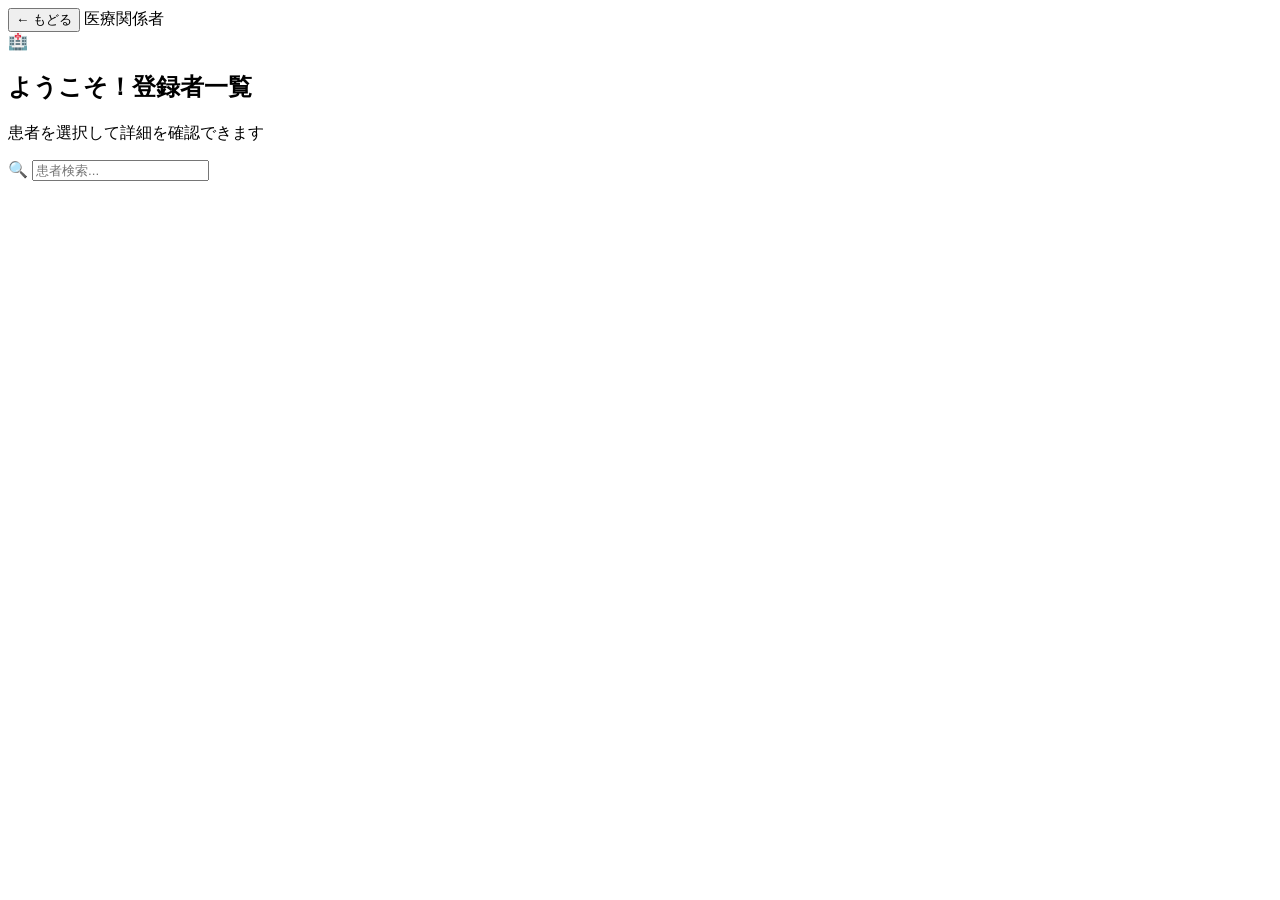
==== medical.html @ 519c8f4e "Add medical.html for healthcare personnel interface" ====
<!DOCTYPE html>
<html lang="ja">
<head>
  <meta charset="UTF-8" />
  <meta name="viewport" content="width=device-width, initial-scale=1.0" />
  <title>みまもりアプリ｜医療関係者</title>
  <link rel="stylesheet" href="css/style.css" />
  <link rel="stylesheet" href="css/patient.css" />
  <link rel="stylesheet" href="css/medical.css" />
  <link href="https://fonts.googleapis.com/css2?family=Zen+Maru+Gothic:wght@400;500;700;900&family=M+PLUS+Rounded+1c:wght@400;700;800&display=swap" rel="stylesheet" />
</head>
<body>
  <div class="bg-blobs">
    <div class="blob blob1" style="background: var(--blue);"></div>
    <div class="blob blob2" style="background: var(--teal);"></div>
    <div class="blob blob3" style="background: var(--green);"></div>
  </div>

  <main class="page-container">
    <div class="page-card">
      <!-- ヘッダー -->
      <header class="page-header">
        <button class="back-btn" onclick="goBackToList()">← もどる</button>
        <span class="header-badge medical-badge">医療関係者</span>
      </header>

      <!-- 一覧画面 -->
      <div id="listView">
        <section class="medical-title-section">
          <div class="greeting-icon">🏥</div>
          <h2 class="greeting-name">ようこそ！登録者一覧</h2>
          <p class="greeting-text">患者を選択して詳細を確認できます</p>
        </section>

        <!-- 検索 -->
        <div class="search-bar">
          <span class="search-icon">🔍</span>
          <input type="text" id="searchInput" placeholder="患者検索..." oninput="filterPatients()" />
        </div>

        <!-- 患者一覧 -->
        <div class="patient-list" id="patientList"></div>
      </div>

      <!-- 詳細画面 -->
      <div id="detailView" style="display:none;">
        <section class="detail-header-section">
          <div class="detail-name-row">
            <span class="detail-emoji" id="detailEmoji"></span>
            <h2 class="detail-name" id="detailName"></h2>
          </div>
          <span class="detail-status-badge" id="detailStatusBadge"></span>
        </section>

        <div class="detail-cards">
          <div class="detail-card">
            <p class="detail-card-title">🏨 〇〇病院</p>
            <div class="detail-row">
              <span class="detail-key">最終来院日</span>
              <span class="detail-val" id="detailLastVisit1"></span>
            </div>
            <div class="detail-row">
              <span class="detail-key">処方薬</span>
              <span class="detail-val" id="detailMedicine1"></span>
            </div>
          </div>

          <div class="detail-card">
            <p class="detail-card-title">🏥 ××クリニック</p>
            <div class="detail-row">
              <span class="detail-key">最終来院日</span>
              <span class="detail-val" id="detailLastVisit2">-</span>
            </div>
            <div class="detail-row">
              <span class="detail-key">処方薬</span>
              <span class="detail-val" id="detailMedicine2">-</span>
            </div>
          </div>
        </div>

        <!-- 編集フォーム -->
        <div class="edit-section">
          <p class="edit-title">✏️ 来院情報を更新（担当医が入力）</p>
          <div class="edit-form">
            <div class="edit-field">
              <label>来院日</label>
              <input type="date" id="editVisitDate" />
            </div>
            <div class="edit-field">
              <label>処方薬</label>
              <input type="text" id="editMedicine" placeholder="薬名を入力..." />
            </div>
            <div class="edit-field">
              <label>家族への伝達事項（任意）</label>
              <input type="text" id="editMessage" placeholder="伝達事項がある場合のみ入力..." />
            </div>
            <button class="save-btn" onclick="saveRecord()">保存する</button>
          </div>
          <p class="edit-note">※ 伝達事項がある場合のみ、見守る側に通知が届きます</p>
        </div>
      </div>

    </div>
  </main>

  <script src="js/main.js"></script>
  <script src="js/medical.js"></script>
</body>
</html>
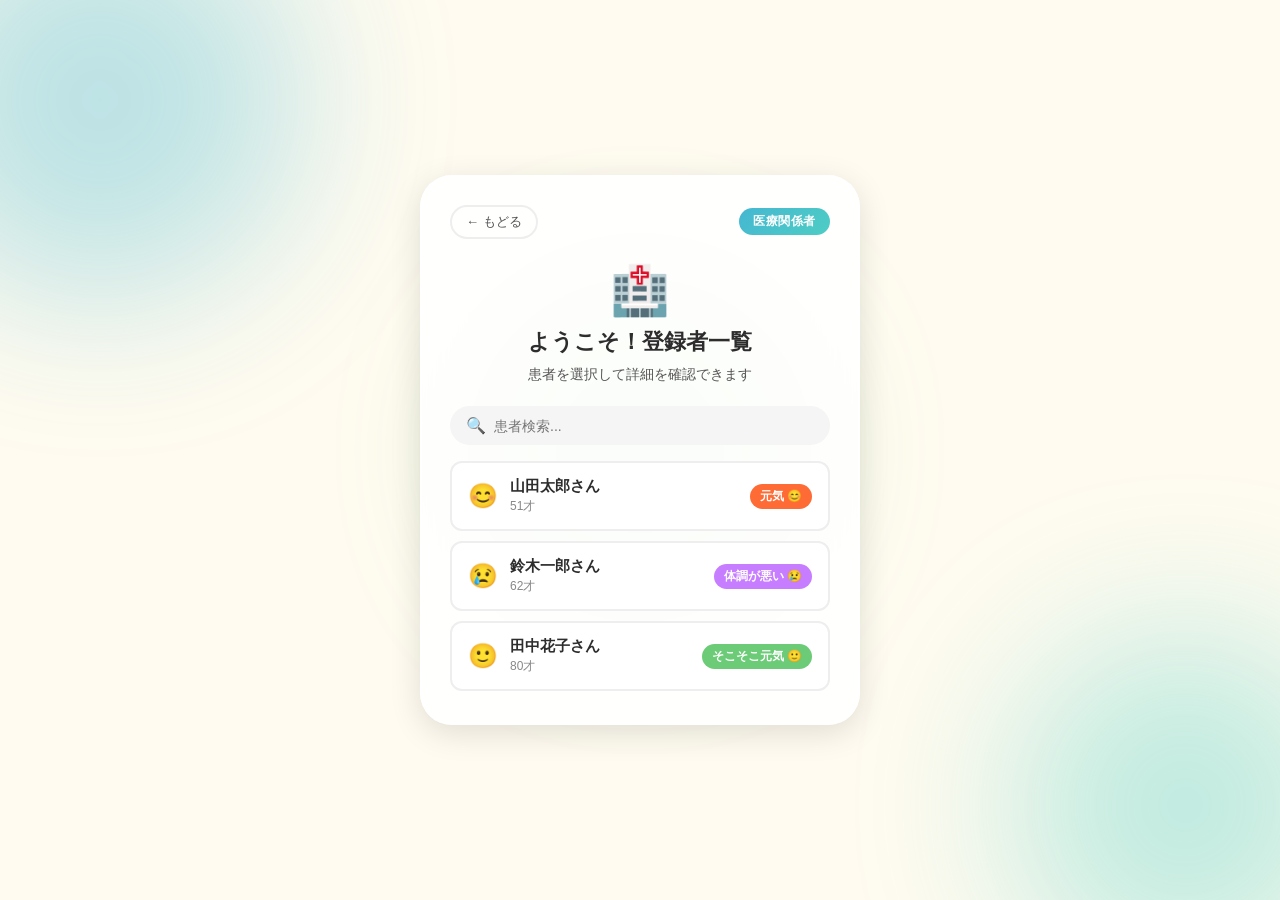
==== commit f02e6c82: "Update stylesheet and script links in medical.html" ====
--- a/medical.html
+++ b/medical.html
@@ -4,9 +4,9 @@
   <meta charset="UTF-8" />
   <meta name="viewport" content="width=device-width, initial-scale=1.0" />
   <title>みまもりアプリ｜医療関係者</title>
-  <link rel="stylesheet" href="css/style.css" />
-  <link rel="stylesheet" href="css/patient.css" />
-  <link rel="stylesheet" href="css/medical.css" />
+  <link rel="stylesheet" href="style.css" />
+  <link rel="stylesheet" href="patient.css" />
+  <link rel="stylesheet" href="medical.css" />
   <link href="https://fonts.googleapis.com/css2?family=Zen+Maru+Gothic:wght@400;500;700;900&family=M+PLUS+Rounded+1c:wght@400;700;800&display=swap" rel="stylesheet" />
 </head>
 <body>
@@ -103,7 +103,7 @@
     </div>
   </main>
 
-  <script src="js/main.js"></script>
-  <script src="js/medical.js"></script>
+  <script src="main.js"></script>
+  <script src="medical.js"></script>
 </body>
 </html>
--- a/style.css
+++ b/style.css
@@ -0,0 +1,315 @@
+/* ===========================
+   CSS Variables & Reset
+=========================== */
+:root {
+  --yellow:     #FFD93D;
+  --orange:     #FF6B35;
+  --coral:      #FF8C69;
+  --green:      #6BCB77;
+  --teal:       #4ECDC4;
+  --blue:       #45B7D1;
+  --purple:     #C77DFF;
+  --white:      #FFFFFF;
+  --cream:      #FFFBF0;
+  --text-dark:  #2D2D2D;
+  --text-mid:   #555555;
+  --text-light: #888888;
+  --shadow:     0 8px 32px rgba(0,0,0,0.12);
+  --shadow-hover: 0 16px 48px rgba(0,0,0,0.18);
+  --radius:     20px;
+  --radius-sm:  12px;
+
+  --font-main: 'Zen Maru Gothic', 'M PLUS Rounded 1c', sans-serif;
+}
+
+*, *::before, *::after {
+  box-sizing: border-box;
+  margin: 0;
+  padding: 0;
+}
+
+body {
+  font-family: var(--font-main);
+  background: var(--cream);
+  min-height: 100vh;
+  display: flex;
+  align-items: center;
+  justify-content: center;
+  overflow: hidden;
+  position: relative;
+}
+
+/* ===========================
+   Background Blobs
+=========================== */
+.bg-blobs {
+  position: fixed;
+  inset: 0;
+  z-index: 0;
+  pointer-events: none;
+}
+
+.blob {
+  position: absolute;
+  border-radius: 50%;
+  filter: blur(80px);
+  opacity: 0.35;
+  animation: floatBlob 8s ease-in-out infinite alternate;
+}
+
+.blob1 {
+  width: 400px; height: 400px;
+  background: var(--yellow);
+  top: -100px; left: -100px;
+  animation-delay: 0s;
+}
+
+.blob2 {
+  width: 350px; height: 350px;
+  background: var(--coral);
+  bottom: -80px; right: -80px;
+  animation-delay: 2s;
+}
+
+.blob3 {
+  width: 300px; height: 300px;
+  background: var(--teal);
+  top: 50%; left: 50%;
+  transform: translate(-50%, -50%);
+  animation-delay: 4s;
+}
+
+@keyframes floatBlob {
+  0%   { transform: translate(0, 0) scale(1); }
+  100% { transform: translate(30px, 20px) scale(1.1); }
+}
+
+/* ===========================
+   Login Container & Card
+=========================== */
+.login-container {
+  position: relative;
+  z-index: 1;
+  width: 100%;
+  max-width: 480px;
+  padding: 20px;
+}
+
+.login-card {
+  background: rgba(255, 255, 255, 0.88);
+  backdrop-filter: blur(20px);
+  -webkit-backdrop-filter: blur(20px);
+  border-radius: 32px;
+  padding: 40px 36px 32px;
+  box-shadow: var(--shadow);
+  border: 2px solid rgba(255,255,255,0.9);
+  animation: cardEnter 0.6s cubic-bezier(0.34, 1.56, 0.64, 1) both;
+}
+
+@keyframes cardEnter {
+  from { opacity: 0; transform: translateY(40px) scale(0.95); }
+  to   { opacity: 1; transform: translateY(0) scale(1); }
+}
+
+/* ===========================
+   Logo Area
+=========================== */
+.logo-area {
+  text-align: center;
+  margin-bottom: 24px;
+}
+
+.logo-icon {
+  font-size: 52px;
+  line-height: 1;
+  margin-bottom: 8px;
+  display: block;
+  animation: bounce 2s ease-in-out infinite;
+}
+
+@keyframes bounce {
+  0%, 100% { transform: translateY(0); }
+  50%       { transform: translateY(-8px); }
+}
+
+.app-title {
+  font-size: 28px;
+  font-weight: 900;
+  color: var(--text-dark);
+  letter-spacing: 0.05em;
+  background: linear-gradient(135deg, var(--orange), var(--coral));
+  -webkit-background-clip: text;
+  -webkit-text-fill-color: transparent;
+  background-clip: text;
+}
+
+.app-subtitle {
+  font-size: 13px;
+  color: var(--text-mid);
+  margin-top: 6px;
+  line-height: 1.5;
+}
+
+/* ===========================
+   Welcome Badge
+=========================== */
+.welcome-badge {
+  display: flex;
+  justify-content: center;
+  margin-bottom: 20px;
+}
+
+.welcome-badge span {
+  background: linear-gradient(135deg, var(--yellow), var(--orange));
+  color: var(--white);
+  font-weight: 700;
+  font-size: 14px;
+  padding: 6px 20px;
+  border-radius: 999px;
+  box-shadow: 0 4px 12px rgba(255,107,53,0.35);
+  letter-spacing: 0.08em;
+  animation: pulse 2.5s ease-in-out infinite;
+}
+
+@keyframes pulse {
+  0%, 100% { box-shadow: 0 4px 12px rgba(255,107,53,0.35); }
+  50%       { box-shadow: 0 4px 24px rgba(255,107,53,0.6); }
+}
+
+/* ===========================
+   Role Prompt
+=========================== */
+.role-prompt {
+  text-align: center;
+  font-size: 15px;
+  font-weight: 700;
+  color: var(--text-mid);
+  margin-bottom: 16px;
+  letter-spacing: 0.04em;
+}
+
+/* ===========================
+   Role Buttons
+=========================== */
+.role-buttons {
+  display: flex;
+  flex-direction: column;
+  gap: 12px;
+  margin-bottom: 24px;
+}
+
+.role-btn {
+  display: grid;
+  grid-template-columns: 44px 1fr 24px;
+  grid-template-rows: auto auto;
+  align-items: center;
+  gap: 0 8px;
+  width: 100%;
+  padding: 16px 20px;
+  border: none;
+  border-radius: var(--radius);
+  cursor: pointer;
+  font-family: var(--font-main);
+  text-align: left;
+  transition: transform 0.2s cubic-bezier(0.34, 1.56, 0.64, 1),
+              box-shadow 0.2s ease;
+  position: relative;
+  overflow: hidden;
+}
+
+.role-btn::before {
+  content: '';
+  position: absolute;
+  inset: 0;
+  opacity: 0;
+  transition: opacity 0.2s;
+  background: rgba(255,255,255,0.25);
+}
+
+.role-btn:hover::before { opacity: 1; }
+.role-btn:hover {
+  transform: translateY(-3px) scale(1.02);
+  box-shadow: var(--shadow-hover);
+}
+.role-btn:active {
+  transform: translateY(0) scale(0.98);
+}
+
+.btn-icon {
+  font-size: 26px;
+  grid-row: 1 / 3;
+  grid-column: 1;
+  display: flex;
+  align-items: center;
+  justify-content: center;
+}
+
+.btn-main {
+  font-size: 16px;
+  font-weight: 800;
+  color: var(--white);
+  grid-row: 1;
+  grid-column: 2;
+  line-height: 1.2;
+  text-shadow: 0 1px 3px rgba(0,0,0,0.15);
+}
+
+.btn-sub {
+  font-size: 11px;
+  color: rgba(255,255,255,0.85);
+  grid-row: 2;
+  grid-column: 2;
+  margin-top: 2px;
+}
+
+.btn-arrow {
+  font-size: 18px;
+  color: rgba(255,255,255,0.8);
+  grid-row: 1 / 3;
+  grid-column: 3;
+  display: flex;
+  align-items: center;
+  transition: transform 0.2s;
+}
+
+.role-btn:hover .btn-arrow {
+  transform: translateX(4px);
+}
+
+/* Individual button colors */
+.patient-btn {
+  background: linear-gradient(135deg, #FF6B35, #FF8C69);
+  box-shadow: 0 6px 20px rgba(255,107,53,0.4);
+}
+
+.watcher-btn {
+  background: linear-gradient(135deg, #6BCB77, #4ECDC4);
+  box-shadow: 0 6px 20px rgba(107,203,119,0.4);
+}
+
+.medical-btn {
+  background: linear-gradient(135deg, #45B7D1, #4ECDC4);
+  box-shadow: 0 6px 20px rgba(69,183,209,0.4);
+}
+
+/* ===========================
+   Footer Note
+=========================== */
+.footer-note {
+  text-align: center;
+  font-size: 12px;
+  color: var(--text-light);
+  line-height: 1.5;
+}
+
+/* ===========================
+   Responsive
+=========================== */
+@media (max-width: 480px) {
+  .login-card {
+    padding: 32px 24px 28px;
+  }
+  .app-title {
+    font-size: 24px;
+  }
+}
--- a/patient.css
+++ b/patient.css
@@ -0,0 +1,209 @@
+/* ===========================
+   patient.css - 見守られる側
+=========================== */
+
+/* ページ共通レイアウト */
+.page-container {
+  position: relative;
+  z-index: 1;
+  width: 100%;
+  max-width: 480px;
+  padding: 20px;
+  margin: 0 auto;
+  min-height: 100vh;
+  display: flex;
+  align-items: center;
+  justify-content: center;
+}
+
+.page-card {
+  background: rgba(255, 255, 255, 0.88);
+  backdrop-filter: blur(20px);
+  -webkit-backdrop-filter: blur(20px);
+  border-radius: 32px;
+  padding: 28px 28px 32px;
+  box-shadow: var(--shadow);
+  border: 2px solid rgba(255,255,255,0.9);
+  width: 100%;
+  animation: cardEnter 0.5s cubic-bezier(0.34, 1.56, 0.64, 1) both;
+}
+
+/* ヘッダー */
+.page-header {
+  display: flex;
+  align-items: center;
+  justify-content: space-between;
+  margin-bottom: 24px;
+}
+
+.back-btn {
+  background: none;
+  border: 2px solid #eee;
+  border-radius: 999px;
+  padding: 6px 14px;
+  font-family: var(--font-main);
+  font-size: 13px;
+  color: var(--text-mid);
+  cursor: pointer;
+  transition: all 0.2s;
+}
+.back-btn:hover {
+  border-color: var(--orange);
+  color: var(--orange);
+}
+
+.header-badge {
+  font-size: 12px;
+  font-weight: 700;
+  padding: 5px 14px;
+  border-radius: 999px;
+  letter-spacing: 0.05em;
+}
+
+.patient-badge {
+  background: linear-gradient(135deg, var(--orange), var(--coral));
+  color: white;
+}
+
+.watcher-badge {
+  background: linear-gradient(135deg, var(--green), var(--teal));
+  color: white;
+}
+
+.medical-badge {
+  background: linear-gradient(135deg, var(--blue), var(--teal));
+  color: white;
+}
+
+/* 挨拶セクション */
+.greeting-section {
+  text-align: center;
+  margin-bottom: 28px;
+}
+
+.greeting-icon {
+  font-size: 48px;
+  display: block;
+  margin-bottom: 8px;
+  animation: bounce 2.5s ease-in-out infinite;
+}
+
+.greeting-name {
+  font-size: 22px;
+  font-weight: 900;
+  color: var(--text-dark);
+  margin-bottom: 6px;
+}
+
+.greeting-text {
+  font-size: 14px;
+  color: var(--text-mid);
+  line-height: 1.7;
+}
+
+/* 体調セクション */
+.health-section {
+  margin-bottom: 16px;
+}
+
+.health-prompt {
+  text-align: center;
+  font-size: 16px;
+  font-weight: 700;
+  color: var(--text-dark);
+  margin-bottom: 16px;
+}
+
+.health-buttons {
+  display: flex;
+  flex-direction: column;
+  gap: 10px;
+}
+
+.health-btn {
+  display: flex;
+  align-items: center;
+  gap: 12px;
+  width: 100%;
+  padding: 14px 20px;
+  border: 2.5px solid #eee;
+  border-radius: var(--radius);
+  background: var(--white);
+  cursor: pointer;
+  font-family: var(--font-main);
+  transition: all 0.2s cubic-bezier(0.34, 1.56, 0.64, 1);
+}
+
+.health-btn:hover {
+  transform: translateX(6px);
+  border-color: var(--orange);
+  box-shadow: 0 4px 16px rgba(255,107,53,0.2);
+}
+
+.health-btn.selected {
+  border-color: transparent;
+  color: white;
+  transform: translateX(6px) scale(1.02);
+}
+
+.health-btn[data-status="great"].selected { background: linear-gradient(135deg, #FF6B35, #FF8C69); box-shadow: 0 6px 20px rgba(255,107,53,0.4); }
+.health-btn[data-status="good"].selected  { background: linear-gradient(135deg, #6BCB77, #4ECDC4); box-shadow: 0 6px 20px rgba(107,203,119,0.4); }
+.health-btn[data-status="bad"].selected   { background: linear-gradient(135deg, #FFD93D, #FF8C69); box-shadow: 0 6px 20px rgba(255,217,61,0.4); }
+.health-btn[data-status="sick"].selected  { background: linear-gradient(135deg, #C77DFF, #45B7D1); box-shadow: 0 6px 20px rgba(199,125,255,0.4); }
+
+.health-emoji {
+  font-size: 24px;
+  flex-shrink: 0;
+}
+
+.health-label {
+  font-size: 16px;
+  font-weight: 700;
+}
+
+/* 結果カード */
+.result-section {
+  text-align: center;
+  animation: cardEnter 0.5s cubic-bezier(0.34, 1.56, 0.64, 1) both;
+}
+
+.result-card {
+  padding: 24px;
+  border-radius: var(--radius);
+  margin-bottom: 16px;
+}
+
+.result-emoji {
+  font-size: 56px;
+  margin-bottom: 12px;
+  animation: bounce 2s ease-in-out infinite;
+}
+
+.result-message {
+  font-size: 20px;
+  font-weight: 900;
+  color: var(--text-dark);
+  margin-bottom: 8px;
+}
+
+.result-sub {
+  font-size: 14px;
+  color: var(--text-mid);
+  line-height: 1.6;
+}
+
+.reset-btn {
+  background: none;
+  border: 2px solid #ddd;
+  border-radius: 999px;
+  padding: 8px 24px;
+  font-family: var(--font-main);
+  font-size: 13px;
+  color: var(--text-light);
+  cursor: pointer;
+  transition: all 0.2s;
+}
+.reset-btn:hover {
+  border-color: var(--orange);
+  color: var(--orange);
+}
--- a/medical.css
+++ b/medical.css
@@ -0,0 +1,233 @@
+/* ===========================
+   medical.css - 医療関係者
+=========================== */
+
+.medical-title-section {
+  text-align: center;
+  margin-bottom: 20px;
+}
+
+/* 検索バー */
+.search-bar {
+  display: flex;
+  align-items: center;
+  gap: 8px;
+  background: #f5f5f5;
+  border-radius: 999px;
+  padding: 10px 16px;
+  margin-bottom: 16px;
+}
+
+.search-icon { font-size: 16px; }
+
+.search-bar input {
+  border: none;
+  background: none;
+  outline: none;
+  font-family: var(--font-main);
+  font-size: 14px;
+  color: var(--text-dark);
+  width: 100%;
+}
+
+/* 患者リスト */
+.patient-list {
+  display: flex;
+  flex-direction: column;
+  gap: 10px;
+}
+
+.patient-row {
+  display: flex;
+  align-items: center;
+  gap: 12px;
+  padding: 14px 16px;
+  background: white;
+  border: 2px solid #eee;
+  border-radius: var(--radius-sm);
+  cursor: pointer;
+  transition: all 0.2s cubic-bezier(0.34, 1.56, 0.64, 1);
+}
+
+.patient-row:hover {
+  border-color: var(--blue);
+  transform: translateX(4px);
+  box-shadow: 0 4px 16px rgba(69,183,209,0.2);
+}
+
+.patient-row-emoji { font-size: 24px; }
+
+.patient-row-info {
+  flex: 1;
+}
+
+.patient-row-name {
+  font-size: 15px;
+  font-weight: 800;
+  color: var(--text-dark);
+  margin-bottom: 2px;
+}
+
+.patient-row-age {
+  font-size: 12px;
+  color: var(--text-light);
+}
+
+.patient-row-status {
+  font-size: 12px;
+  font-weight: 700;
+  padding: 4px 10px;
+  border-radius: 999px;
+  color: white;
+}
+
+.status-great-bg { background: #FF6B35; }
+.status-good-bg  { background: #6BCB77; }
+.status-bad-bg   { background: #FFD93D; color: var(--text-dark) !important; }
+.status-sick-bg  { background: #C77DFF; }
+
+/* 詳細画面 */
+.detail-header-section {
+  display: flex;
+  align-items: center;
+  justify-content: space-between;
+  margin-bottom: 20px;
+}
+
+.detail-name-row {
+  display: flex;
+  align-items: center;
+  gap: 10px;
+}
+
+.detail-emoji { font-size: 32px; }
+
+.detail-name {
+  font-size: 20px;
+  font-weight: 900;
+  color: var(--text-dark);
+}
+
+.detail-status-badge {
+  font-size: 12px;
+  font-weight: 700;
+  padding: 5px 12px;
+  border-radius: 999px;
+  color: white;
+}
+
+/* 詳細カード */
+.detail-cards {
+  display: flex;
+  flex-direction: column;
+  gap: 12px;
+  margin-bottom: 20px;
+}
+
+.detail-card {
+  background: #f9f9f9;
+  border-radius: var(--radius-sm);
+  padding: 14px 16px;
+}
+
+.detail-card-title {
+  font-size: 13px;
+  font-weight: 800;
+  color: var(--text-mid);
+  margin-bottom: 10px;
+}
+
+.detail-row {
+  display: flex;
+  align-items: flex-start;
+  gap: 8px;
+  margin-bottom: 6px;
+}
+
+.detail-key {
+  font-size: 12px;
+  color: var(--text-light);
+  flex-shrink: 0;
+  width: 72px;
+}
+
+.detail-val {
+  font-size: 13px;
+  font-weight: 700;
+  color: var(--text-dark);
+  line-height: 1.4;
+}
+
+/* 編集フォーム */
+.edit-section {
+  background: #EBF8FF;
+  border-radius: var(--radius-sm);
+  padding: 16px;
+}
+
+.edit-title {
+  font-size: 13px;
+  font-weight: 800;
+  color: var(--text-dark);
+  margin-bottom: 14px;
+}
+
+.edit-form {
+  display: flex;
+  flex-direction: column;
+  gap: 12px;
+  margin-bottom: 12px;
+}
+
+.edit-field {
+  display: flex;
+  flex-direction: column;
+  gap: 4px;
+}
+
+.edit-field label {
+  font-size: 12px;
+  font-weight: 700;
+  color: var(--text-mid);
+}
+
+.edit-field input {
+  border: 2px solid #ddd;
+  border-radius: var(--radius-sm);
+  padding: 8px 12px;
+  font-family: var(--font-main);
+  font-size: 14px;
+  color: var(--text-dark);
+  outline: none;
+  transition: border-color 0.2s;
+}
+
+.edit-field input:focus {
+  border-color: var(--blue);
+}
+
+.save-btn {
+  background: linear-gradient(135deg, var(--blue), var(--teal));
+  color: white;
+  border: none;
+  border-radius: 999px;
+  padding: 12px;
+  font-family: var(--font-main);
+  font-size: 15px;
+  font-weight: 800;
+  cursor: pointer;
+  transition: all 0.2s;
+  box-shadow: 0 4px 16px rgba(69,183,209,0.4);
+}
+
+.save-btn:hover {
+  transform: translateY(-2px);
+  box-shadow: 0 8px 24px rgba(69,183,209,0.5);
+}
+
+.edit-note {
+  font-size: 11px;
+  color: var(--text-light);
+  text-align: center;
+  line-height: 1.5;
+}
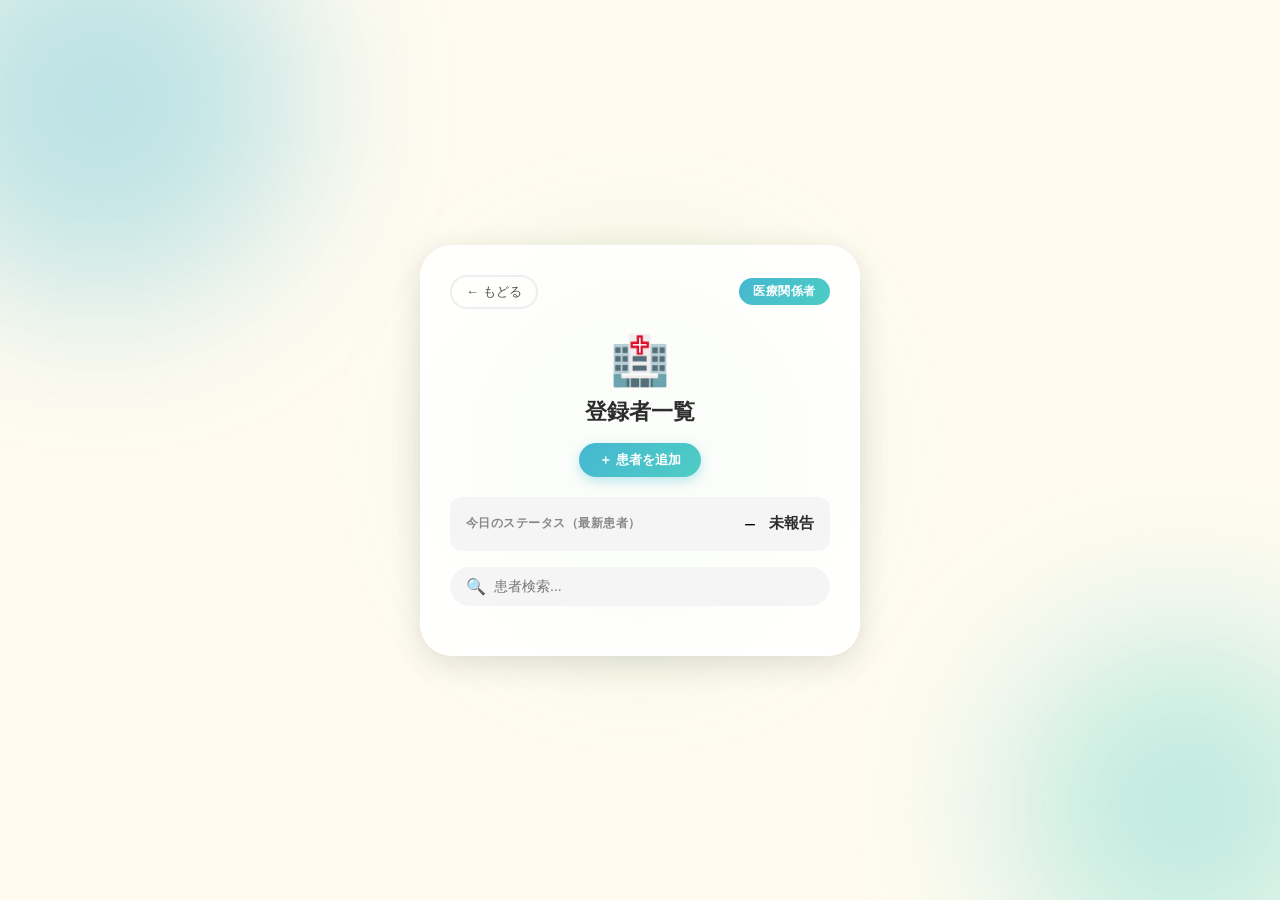
==== commit ba4b7ca4: "Enhance medical page with patient addition modal Updated the medical HTML layout to include a patien" ====
--- a/medical.html
+++ b/medical.html
@@ -18,6 +18,7 @@
 
   <main class="page-container">
     <div class="page-card">
+
       <!-- ヘッダー -->
       <header class="page-header">
         <button class="back-btn" onclick="goBackToList()">← もどる</button>
@@ -28,9 +29,19 @@
       <div id="listView">
         <section class="medical-title-section">
           <div class="greeting-icon">🏥</div>
-          <h2 class="greeting-name">ようこそ！登録者一覧</h2>
-          <p class="greeting-text">患者を選択して詳細を確認できます</p>
+          <h2 class="greeting-name">登録者一覧</h2>
+          <p class="greeting-text" id="medicalName"></p>
+          <button class="add-patient-btn" onclick="openAddModal()">＋ 患者を追加</button>
         </section>
+
+        <!-- 今日のステータスバナー -->
+        <div class="today-status-banner" id="todayStatusBanner">
+          <span class="tsb-label">今日のステータス（最新患者）</span>
+          <div class="tsb-content">
+            <span class="tsb-emoji" id="tsbEmoji">－</span>
+            <span class="tsb-text"  id="tsbText">未報告</span>
+          </div>
+        </div>
 
         <!-- 検索 -->
         <div class="search-bar">
@@ -38,7 +49,7 @@
           <input type="text" id="searchInput" placeholder="患者検索..." oninput="filterPatients()" />
         </div>
 
-        <!-- 患者一覧 -->
+        <!-- 患者一覧（localStorageから動的生成） -->
         <div class="patient-list" id="patientList"></div>
       </div>
 
@@ -52,36 +63,26 @@
           <span class="detail-status-badge" id="detailStatusBadge"></span>
         </section>
 
-        <div class="detail-cards">
-          <div class="detail-card">
-            <p class="detail-card-title">🏨 〇〇病院</p>
-            <div class="detail-row">
-              <span class="detail-key">最終来院日</span>
-              <span class="detail-val" id="detailLastVisit1"></span>
-            </div>
-            <div class="detail-row">
-              <span class="detail-key">処方薬</span>
-              <span class="detail-val" id="detailMedicine1"></span>
-            </div>
-          </div>
-
-          <div class="detail-card">
-            <p class="detail-card-title">🏥 ××クリニック</p>
-            <div class="detail-row">
-              <span class="detail-key">最終来院日</span>
-              <span class="detail-val" id="detailLastVisit2">-</span>
-            </div>
-            <div class="detail-row">
-              <span class="detail-key">処方薬</span>
-              <span class="detail-val" id="detailMedicine2">-</span>
-            </div>
+        <!-- 今日のステータスバナー（詳細） -->
+        <div class="today-status-banner" id="detailStatusBanner">
+          <span class="tsb-label">今日のステータス</span>
+          <div class="tsb-content">
+            <span class="tsb-emoji" id="detailTsbEmoji">－</span>
+            <span class="tsb-text"  id="detailTsbText">未報告</span>
           </div>
         </div>
 
-        <!-- 編集フォーム -->
+        <!-- 来院・処方カード（動的描画） -->
+        <div class="detail-cards" id="hospitalCards"></div>
+
+        <!-- 入力フォーム -->
         <div class="edit-section">
-          <p class="edit-title">✏️ 来院情報を更新（担当医が入力）</p>
+          <p class="edit-title">✏️ 来院情報を入力・更新</p>
           <div class="edit-form">
+            <div class="edit-field">
+              <label>医療機関名</label>
+              <input type="text" id="editHospital" placeholder="例：〇〇内科クリニック" />
+            </div>
             <div class="edit-field">
               <label>来院日</label>
               <input type="date" id="editVisitDate" />
@@ -103,6 +104,23 @@
     </div>
   </main>
 
+  <!-- 患者追加モーダル -->
+  <div class="modal-overlay" id="addPatientModal" style="display:none;">
+    <div class="modal-card">
+      <div class="modal-icon">🔗</div>
+      <h3 class="modal-title">患者を追加</h3>
+      <p class="modal-desc">患者の方のペアリングコードを入力してください</p>
+      <input type="text" id="addPairCode" class="form-input code-input"
+             placeholder="例：yamada2026" maxlength="20"
+             style="margin-bottom:12px; font-family:inherit;" />
+      <div class="add-patient-result hidden" id="addPatientResult"></div>
+      <div class="modal-btns" style="margin-top:16px;">
+        <button class="modal-cancel" onclick="closeAddModal()">キャンセル</button>
+        <button class="modal-confirm" onclick="executeAddPatient()">追加する</button>
+      </div>
+    </div>
+  </div>
+
   <script src="main.js"></script>
   <script src="medical.js"></script>
 </body>
--- a/medical.css
+++ b/medical.css
@@ -231,3 +231,91 @@
   text-align: center;
   line-height: 1.5;
 }
+
+/* 患者未登録状態 */
+.empty-state {
+  text-align: center;
+  padding: 32px 16px;
+}
+.empty-icon  { font-size: 48px; margin-bottom: 12px; }
+.empty-title { font-size: 16px; font-weight: 800; color: var(--text-dark); margin-bottom: 8px; }
+.empty-desc  { font-size: 13px; color: var(--text-light); line-height: 1.7; }
+
+.no-hospital-msg {
+  font-size: 13px;
+  color: var(--text-light);
+  text-align: center;
+  padding: 12px;
+  background: #f9f9f9;
+  border-radius: var(--radius-sm);
+}
+
+/* 患者追加ボタン */
+.add-patient-btn {
+  display: inline-block;
+  margin-top: 10px;
+  padding: 8px 20px;
+  background: linear-gradient(135deg, var(--blue), var(--teal));
+  border: none;
+  border-radius: 999px;
+  font-family: var(--font-main);
+  font-size: 13px;
+  font-weight: 800;
+  color: white;
+  cursor: pointer;
+  transition: all 0.2s;
+  box-shadow: 0 4px 12px rgba(69,183,209,0.35);
+}
+.add-patient-btn:hover {
+  transform: translateY(-2px);
+  box-shadow: 0 6px 18px rgba(69,183,209,0.5);
+}
+
+/* 追加結果メッセージ */
+.add-patient-result {
+  font-size: 13px;
+  font-weight: 700;
+  padding: 10px 14px;
+  border-radius: var(--radius-sm);
+  margin-bottom: 4px;
+}
+.add-patient-result.hidden  { display: none; }
+.add-patient-result.success { background: #E8F5E9; color: #2E7D32; }
+.add-patient-result.error   { background: #FFF3E0; color: #E65100; }
+
+/* モーダル共通（style.cssと共用） */
+.form-input.code-input {
+  width: 100%;
+  border: 2px solid #e8e8e8;
+  border-radius: 12px;
+  padding: 10px 14px;
+  font-size: 15px;
+  font-weight: 700;
+  letter-spacing: 0.1em;
+  outline: none;
+  transition: border-color 0.2s;
+}
+.form-input.code-input:focus {
+  border-color: var(--blue);
+}
+
+/* 今日のステータスバナー（watcher.cssと共通） */
+.today-status-banner {
+  display: flex;
+  align-items: center;
+  justify-content: space-between;
+  border-radius: var(--radius-sm);
+  padding: 12px 16px;
+  margin-bottom: 16px;
+  background: #f5f5f5;
+  transition: background 0.3s;
+}
+.tsb-label   { font-size: 12px; font-weight: 700; color: var(--text-light); letter-spacing: 0.04em; }
+.tsb-content { display: flex; align-items: center; gap: 8px; }
+.tsb-emoji   { font-size: 22px; }
+.tsb-text    { font-size: 15px; font-weight: 800; color: var(--text-dark); }
+.tsb-great { background: linear-gradient(135deg, #FFF3E0, #FFE0CC); }
+.tsb-good  { background: linear-gradient(135deg, #E8F5E9, #E0F7FA); }
+.tsb-bad   { background: linear-gradient(135deg, #FFFDE7, #FFF9C4); }
+.tsb-sick  { background: linear-gradient(135deg, #F3E5F5, #EDE7F6); }
+.tsb-none  { background: #f5f5f5; }
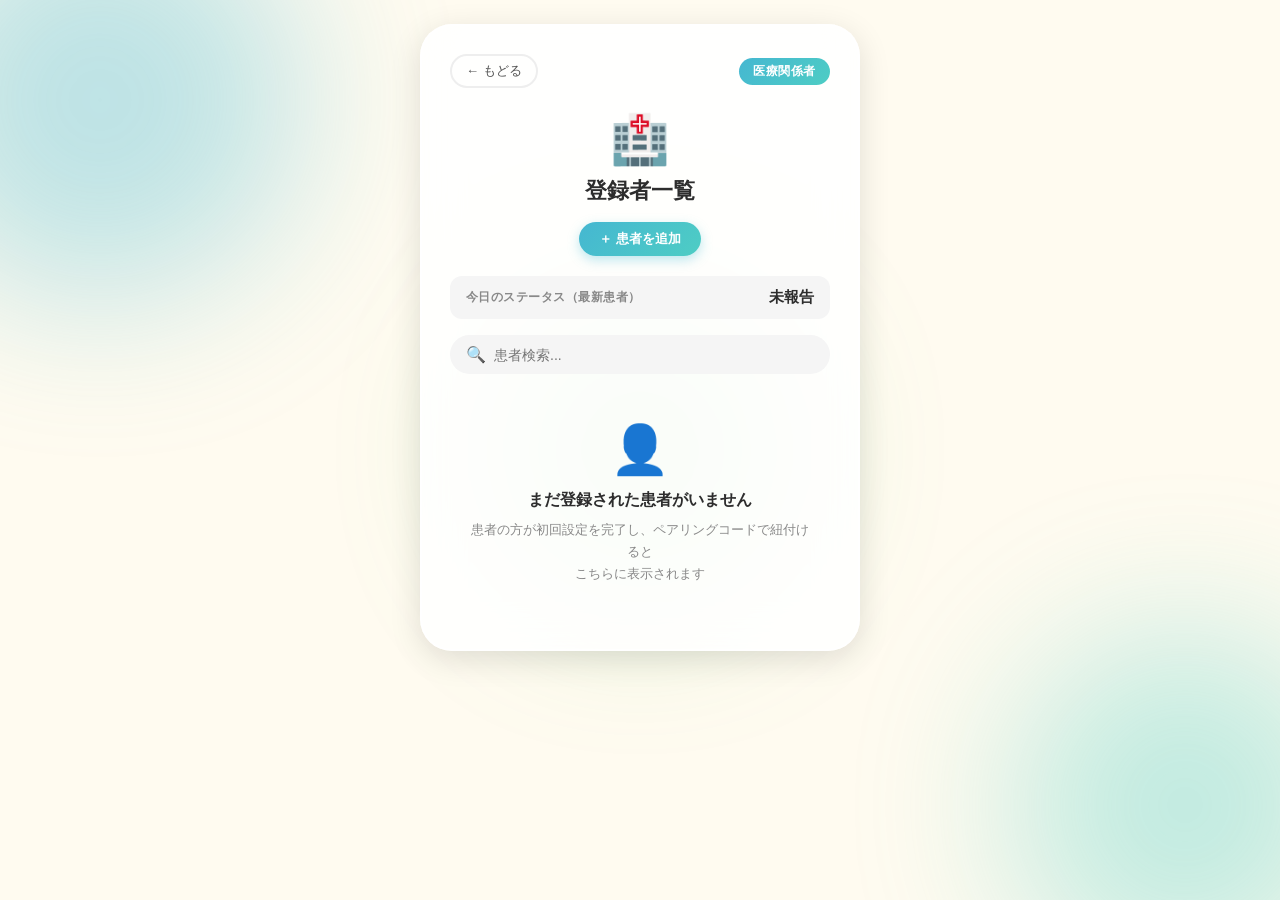
==== commit 39c0efc8: "Remove unused emoji spans from medical.html" ====
--- a/medical.html
+++ b/medical.html
@@ -38,8 +38,7 @@
         <div class="today-status-banner" id="todayStatusBanner">
           <span class="tsb-label">今日のステータス（最新患者）</span>
           <div class="tsb-content">
-            <span class="tsb-emoji" id="tsbEmoji">－</span>
-            <span class="tsb-text"  id="tsbText">未報告</span>
+              <span class="tsb-text"  id="tsbText">未報告</span>
           </div>
         </div>
 
@@ -67,7 +66,6 @@
         <div class="today-status-banner" id="detailStatusBanner">
           <span class="tsb-label">今日のステータス</span>
           <div class="tsb-content">
-            <span class="tsb-emoji" id="detailTsbEmoji">－</span>
             <span class="tsb-text"  id="detailTsbText">未報告</span>
           </div>
         </div>
--- a/style.css
+++ b/style.css
@@ -35,7 +35,8 @@
   display: flex;
   align-items: center;
   justify-content: center;
-  overflow: hidden;
+  overflow-x: hidden;
+  overflow-y: auto;
   position: relative;
 }
 
@@ -313,3 +314,188 @@
     font-size: 24px;
   }
 }
+
+/* ===========================
+   設定状況バッジ
+=========================== */
+.setup-status {
+  margin-bottom: 12px;
+}
+
+.status-title {
+  font-size: 11px;
+  font-weight: 700;
+  color: var(--text-light);
+  text-align: center;
+  margin-bottom: 8px;
+  letter-spacing: 0.05em;
+}
+
+.status-badge {
+  display: flex;
+  align-items: center;
+  gap: 8px;
+  background: #f5f5f5;
+  border-radius: var(--radius-sm);
+  padding: 8px 12px;
+  font-size: 12px;
+  color: var(--text-mid);
+  margin-bottom: 6px;
+}
+
+.status-badge span:first-child { font-size: 16px; }
+.status-badge span:nth-child(2) { flex: 1; font-weight: 700; }
+
+.status-done {
+  font-size: 11px;
+  color: var(--green);
+  font-weight: 700;
+}
+
+/* ===========================
+   リセットボタン
+=========================== */
+.reset-area {
+  margin-top: 8px;
+  text-align: center;
+}
+
+.reset-all-btn {
+  background: none;
+  border: 1.5px solid #ddd;
+  border-radius: 999px;
+  padding: 7px 18px;
+  font-family: var(--font-main);
+  font-size: 12px;
+  font-weight: 700;
+  color: var(--text-light);
+  cursor: pointer;
+  transition: all 0.2s;
+}
+
+.reset-all-btn:hover {
+  border-color: #FF6B6B;
+  color: #FF6B6B;
+}
+
+/* ===========================
+   リセット確認モーダル
+=========================== */
+.modal-overlay {
+  position: fixed;
+  inset: 0;
+  background: rgba(0, 0, 0, 0.45);
+  display: flex;
+  align-items: center;
+  justify-content: center;
+  z-index: 100;
+  padding: 20px;
+  animation: fadeIn 0.2s ease;
+}
+
+@keyframes fadeIn {
+  from { opacity: 0; }
+  to   { opacity: 1; }
+}
+
+.modal-card {
+  background: white;
+  border-radius: 24px;
+  padding: 32px 28px;
+  max-width: 320px;
+  width: 100%;
+  text-align: center;
+  box-shadow: 0 20px 60px rgba(0,0,0,0.2);
+  animation: cardEnter 0.3s cubic-bezier(0.34, 1.56, 0.64, 1) both;
+}
+
+.modal-icon {
+  font-size: 40px;
+  margin-bottom: 12px;
+}
+
+.modal-title {
+  font-size: 17px;
+  font-weight: 900;
+  color: var(--text-dark);
+  margin-bottom: 10px;
+}
+
+.modal-desc {
+  font-size: 13px;
+  color: var(--text-mid);
+  line-height: 1.7;
+  margin-bottom: 24px;
+}
+
+.modal-btns {
+  display: flex;
+  gap: 10px;
+}
+
+.modal-cancel {
+  flex: 1;
+  padding: 11px;
+  border: 2px solid #eee;
+  border-radius: 999px;
+  background: white;
+  font-family: var(--font-main);
+  font-size: 14px;
+  font-weight: 700;
+  color: var(--text-mid);
+  cursor: pointer;
+  transition: all 0.2s;
+}
+
+.modal-cancel:hover {
+  border-color: var(--orange);
+  color: var(--orange);
+}
+
+.modal-confirm {
+  flex: 1;
+  padding: 11px;
+  border: none;
+  border-radius: 999px;
+  background: linear-gradient(135deg, #FF6B6B, #FF8E53);
+  font-family: var(--font-main);
+  font-size: 14px;
+  font-weight: 700;
+  color: white;
+  cursor: pointer;
+  transition: all 0.2s;
+  box-shadow: 0 4px 12px rgba(255,107,107,0.4);
+}
+
+.modal-confirm:hover {
+  transform: translateY(-1px);
+  box-shadow: 0 6px 20px rgba(255,107,107,0.5);
+}
+
+/* 個別リセットボタン */
+.status-badge {
+  flex-wrap: wrap;
+  gap: 6px;
+}
+
+.status-badge-name {
+  flex: 1;
+}
+
+.individual-reset-btn {
+  background: none;
+  border: 1.5px solid var(--btn-color, #ddd);
+  border-radius: 999px;
+  padding: 3px 10px;
+  font-family: var(--font-main);
+  font-size: 11px;
+  font-weight: 700;
+  color: var(--btn-color, #aaa);
+  cursor: pointer;
+  transition: all 0.2s;
+  white-space: nowrap;
+}
+.individual-reset-btn:hover {
+  background: var(--btn-color, #ddd);
+  color: white;
+}
--- a/patient.css
+++ b/patient.css
@@ -12,8 +12,10 @@
   margin: 0 auto;
   min-height: 100vh;
   display: flex;
-  align-items: center;
+  align-items: flex-start;
   justify-content: center;
+  padding-top: 24px;
+  padding-bottom: 40px;
 }
 
 .page-card {
@@ -207,3 +209,98 @@
   border-color: var(--orange);
   color: var(--orange);
 }
+
+/* ===========================
+   ペアリングコードパネル
+=========================== */
+.patient-profile-btn {
+  background: none;
+  border: 2px solid #e0e0e0;
+  border-radius: 999px;
+  padding: 5px 12px;
+  font-family: var(--font-main);
+  font-size: 12px;
+  font-weight: 700;
+  color: var(--text-mid);
+  cursor: pointer;
+  transition: all 0.2s;
+  white-space: nowrap;
+}
+.patient-profile-btn:hover {
+  border-color: var(--orange);
+  color: var(--orange);
+}
+
+.pair-code-panel {
+  overflow: hidden;
+  max-height: 300px;
+  opacity: 1;
+  transition: max-height 0.3s ease, opacity 0.3s ease;
+  margin-bottom: 16px;
+}
+.pair-code-panel.hidden {
+  max-height: 0;
+  opacity: 0;
+  margin-bottom: 0;
+}
+
+.pair-code-panel-inner {
+  background: linear-gradient(135deg, #FFF3E0, #FFE0CC);
+  border-radius: var(--radius-sm);
+  padding: 16px;
+  text-align: center;
+}
+
+.pair-code-panel-title {
+  font-size: 13px;
+  font-weight: 800;
+  color: var(--text-mid);
+  margin-bottom: 10px;
+}
+
+.pair-code-display-lg {
+  font-size: 26px;
+  font-weight: 900;
+  color: var(--orange);
+  letter-spacing: 0.18em;
+  background: white;
+  border: 2px dashed var(--orange);
+  border-radius: var(--radius-sm);
+  padding: 12px 16px;
+  margin-bottom: 10px;
+  word-break: break-all;
+}
+
+.pair-code-panel-desc {
+  font-size: 12px;
+  color: var(--text-mid);
+  line-height: 1.6;
+  margin-bottom: 10px;
+}
+
+.pair-share-tags {
+  display: flex;
+  justify-content: center;
+  gap: 8px;
+}
+
+.pair-tag {
+  font-size: 12px;
+  font-weight: 700;
+  padding: 4px 12px;
+  background: white;
+  border-radius: 999px;
+  color: var(--text-mid);
+  border: 1.5px solid #e0e0e0;
+}
+
+/* 医師からの通知バナー（見守られる側） */
+.medical-notify-banner {
+  background: linear-gradient(135deg, #E3F2FD, #E8F5E9) !important;
+}
+.medical-notify-banner .alert-title {
+  color: #1565C0;
+}
+.medical-notify-banner .alert-sub {
+  color: #1B5E20;
+}
